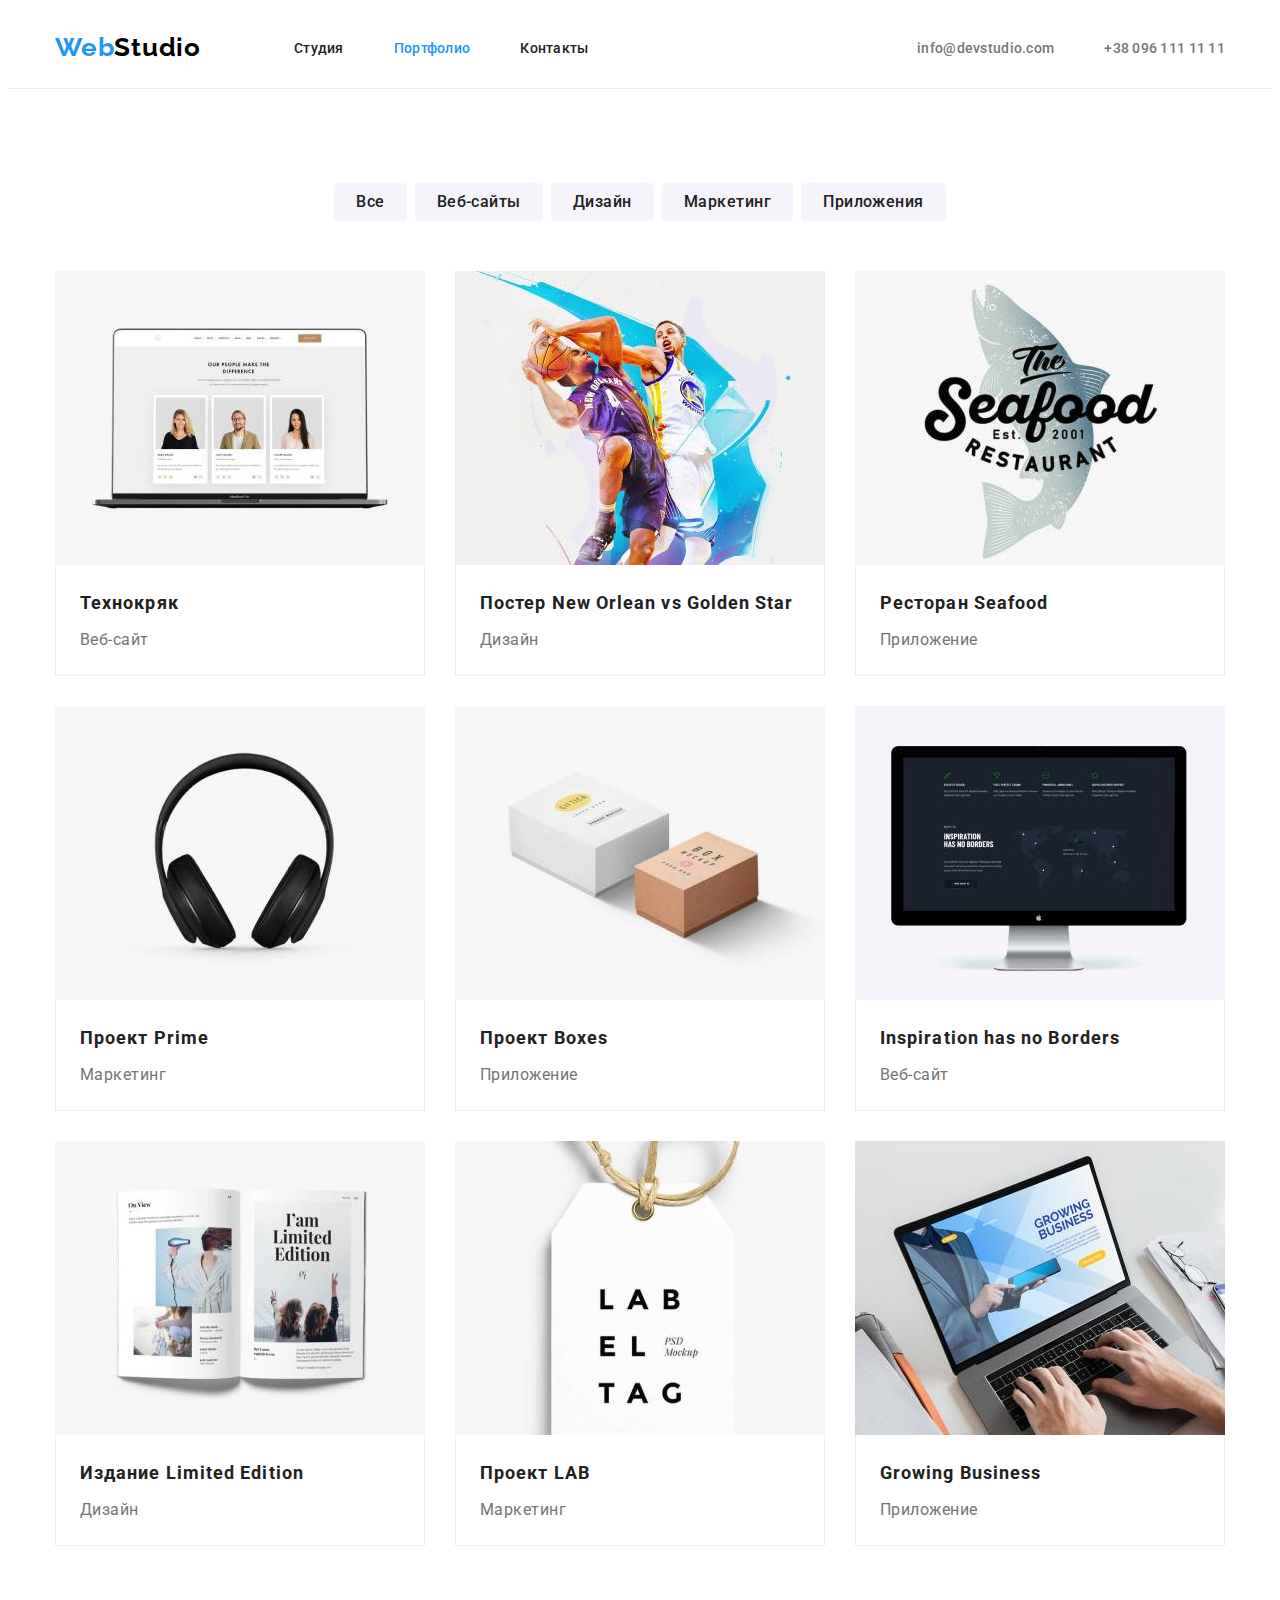
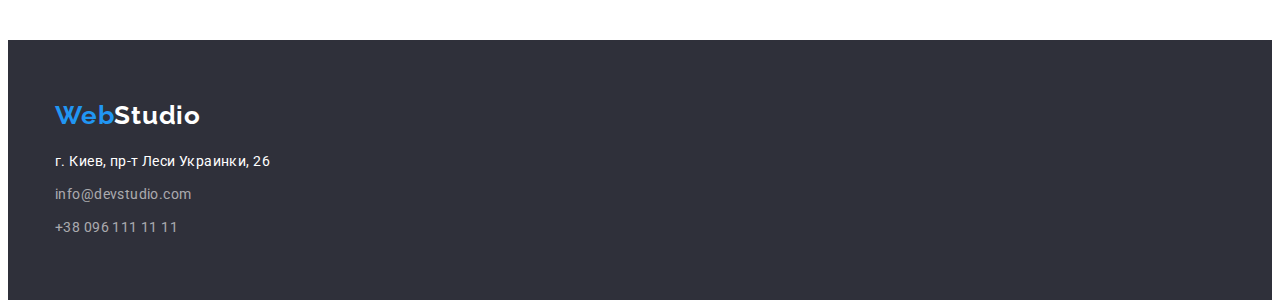
==== portfolio.html @ a12cbd20 "h4-1" ====
<!DOCTYPE html>
<html lang="ru">
<head>
    <meta charset="UTF-8">
    <meta http-equiv="X-UA-Compatible" content="IE=edge">
    <meta name="viewport" content="width=device-width, initial-scale=1.0">
    <title>Портфолио</title>
    <link rel="preconnect" href="https://fonts.googleapis.com">
    <link rel="preconnect" href="https://fonts.gstatic.com" crossorigin>
    <link href="https://fonts.googleapis.com/css2?family=Raleway:wght@700&family=Roboto:wght@400;500;700;900&display=swap"
        rel="stylesheet">
    <link rel="stylesheet" href="https://cdnjs.cloudflare.com/ajax/libs/modern-normalize/1.1.0/modern-normalize.min.css"
        integrity="sha512-wpPYUAdjBVSE4KJnH1VR1HeZfpl1ub8YT/NKx4PuQ5NmX2tKuGu6U/JRp5y+Y8XG2tV+wKQpNHVUX03MfMFn9Q=="
        crossorigin="anonymous" referrerpolicy="no-referrer" />
    <link rel="stylesheet" href="./css/styles.css" />
    
</head>

    <body>
        <header class="menu-header">
            <div class="container header-container">
                <nav class="header-nav">
                    <a class="logo-header link" href="./index.html" lang="en">
                        <span class="logo-accent">Web</span>Studio
                    </a>
                    <ul class="menu-list list">
                        <li class="menu-item"><a class="menu-link link" href="./index.html">Студия</a>
                        </li>
                        <li class="menu-item"><a class="menu-link link current" href="./portfolio.html">Портфолио</a>
                        </li>
                        <li class="menu-item"><a class="menu-link link" href="">Контакты</a>
                        </li>
                    </ul>
                </nav>
                <div class="header-connect">
                    <ul class="header-contacts list">
                        <li class="header-contacts-item">
                            <a class="header-contact-mail link" href="mailto:info@devstudio.com">info@devstudio.com</a>
                        </li>
                        <li class="header-contacts-item">
                            <a class="header-contact-tel link" href="tel:+380961111111">+38 096 111 11 11</a>
                        </li>
                    </ul>
                </div>
            </div>
        </header>

        <main>
            <section class="section">
                <div class="container">
                    <h1 class="visually-hidden section-title">Наши работы</h1>
                        <ul class="filter-button-list list">
                            <li class="filter-button-item"><button class="filter-button btn" type="button">Все</button></li>
                            <li class="filter-button-item"><button class="filter-button btn" type="button">Веб-сайты</button></li>
                            <li class="filter-button-item"><button class="filter-button btn" type="button">Дизайн</button></li>
                            <li class="filter-button-item"><button class="filter-button btn" type="button">Маркетинг</button></li>
                            <li class="filter-button-item"><button class="filter-button btn" type="button">Приложения</button></li>
                        </ul>                   
                        <ul class="filter-cards-list list">
                            <li class="filter-cards-item">
                                <img src="./images/tehnokryak.jpg" alt="технокряк" width="370">
                                <div class="filter-cards-item-description" >
                                    <h2 class="filter-title-text secondary-title" >Технокряк</h2>
                                    <p class="filter-text-description">Веб-сайт</p>
                                </div>
                            </li>
                            <li class="filter-cards-item">
                                <img src="./images/new-orlean.jpg" alt="постер нью орлеан против голден стар" width="370">
                                <div class="filter-cards-item-description" >
                                    <h2 class="filter-title-text secondary-title" >Постер <span lang="en">New Orlean vs Golden Star</span></h2>
                                    <p class="filter-text-description">Дизайн</p>
                                </div>
                            </li>
                            <li class="filter-cards-item">
                                <img src="./images/seafood.jpg" alt="ресторан сифуд" width="370">
                                <div class="filter-cards-item-description" >
                                    <h2 class="filter-title-text secondary-title" >Ресторан <span lang="en">Seafood</span></h2>
                                    <p class="filter-text-description">Приложение</p>
                                </div>
                            </li>
                            <li class="filter-cards-item">
                                <img src="./images/prime.jpg" alt="проект прайм" width="370">
                                <div class="filter-cards-item-description" >
                                    <h2 class="filter-title-text secondary-title" >Проект <span lang="en">Prime</span></h2>
                                    <p class="filter-text-description">Маркетинг</p>
                                </div>
                            </li>
                            <li class="filter-cards-item">
                                <img src="./images/boxes.jpg" alt="проект боксез" width="370">
                                <div class="filter-cards-item-description" >
                                    <h2 class="filter-title-text secondary-title" >Проект <span lang="en">Boxes</span></h2>
                                    <p class="filter-text-description">Приложение</p>
                                </div>
                            </li>
                            <li class="filter-cards-item">
                                <img src="./images/inspiration.jpg" alt="веб-сайт инспирейшн" width="370">
                                <div class="filter-cards-item-description" >
                                    <h2 class="filter-title-text secondary-title"  lang="en">Inspiration has no Borders</h2>
                                    <p class="filter-text-description">Веб-сайт</p>
                                </div>
                            </li>
                            <li class="filter-cards-item">
                                <img src="./images/limited-edition.jpg" alt="издание лимитед эдишн" width="370">
                                <div class="filter-cards-item-description" >
                                    <h2 class="filter-title-text secondary-title" >Издание <span lang="en">Limited Edition</span></h2>
                                    <p class="filter-text-description">Дизайн</p>
                                </div>
                            </li>
                            <li class="filter-cards-item">
                                <img src="./images/lab.jpg" alt="проект лаб" width="370">
                                <div class="filter-cards-item-description" >
                                    <h2 class="filter-title-text secondary-title" >Проект <span lang="en">LAB</span></h2>
                                    <p class="filter-text-description">Маркетинг</p>
                                </div>
                            </li>
                            <li class="filter-cards-item">
                                <img src="./images/growing.jpg" alt="проект лаб" width="370">
                                <div class="filter-cards-item-description" >
                                    <h2 class="filter-title-text secondary-title"  lang="en">Growing Business</h2>
                                    <p class="filter-text-description">Приложение</p>
                                </div>
                            </li>
                        </ul>
                </div>
            </section>
        </main>
        <footer class="footer">
            <div class="container">
                <a class="logo-footer link" href="./index.html" lang="en">
                    <span class="logo-accent">Web</span>Studio
                </a>
                <address class="address">
                    <p class="address-text">г. Киев, пр-т Леси Украинки, 26</p>
                    <ul class="footer-contacts list">
                        <li class="footer-contact-item">
                            <a class="footer-contact-mail link" href="mailto:info@devstudio.com">info@devstudio.com</a>
                        </li>
                        <li class="footer-contact-item">
                            <a class="footer-contact-tel link" href="tel:+380961111111">+38 096 111 11 11</a>
                        </li>
                    </ul>
                </address>
            </div>
        </footer>
    </body>
</html>
---- css/styles.css ----
:root {
 --logo-header-color:#000000;
 --logo-footer-color: #FFFFFF;
 --primary-text-color: #757575;
 --secondary-text-color: #FFFFFF;
 --active-text-color: #FFFFFF;
 --accent-color: #2196F3;
 --primary-title-hero-color: #FFFFFF;
 --secondary-title-color: #212121;
 --background-color: #2F303A;
 --button-hero-color: #2196F3;
 --button-hero-hover-color:#188CE8;
 --button-color: #F5F4FA;
 --button-active-color: #2196F3;
 --button-text-active-color: #FFFFFF;
 --footer-contact-color: rgba(255, 255, 255, 0.6);
 --border-header-color: #ECECEC;
 --section-color: #F5F4FA;
 --background-command-card-color: #FFFFFF;
}

html {
    box-sizing: border-box;
    scroll-behavior: smooth;
}

*,
*::after,
*::before {
    box-sizing: inherit;
}

p, h1, h2, h3, h4, h5,h6 {
    margin: 0;
}

img {
    display: block;
    max-width: 100%;
    height: auto;
}

ul {
    margin: 0;
    padding: 0;
}

body {
    font-family: 'Roboto', sans-serif;
    color: var(--primary-text-color);
}

.container {
    width: 1200px;
    padding-left: 15px;
    padding-right: 15px;
    margin-left: auto;
    margin-right: auto;
}

.list {
    list-style: none;
    padding: 0;
    margin: 0;
}

.link {
    text-decoration: none;
    color: inherit;
}

.btn {
    padding: 0;
    font-family: inherit;
    cursor: pointer;
    border-style: none;
    display: block;
}

.address {
    font-style: normal;
}

.secondary-title {
    color: var(--secondary-title-color);
}

.menu-list .menu-link.current {
    color: var(--accent-color);
}

.section {
    padding-top: 94px;
    padding-bottom: 94px;
}

/* ----------------------Header----------------------- */

.menu-header {
    padding-top: 24px;
    padding-bottom: 25px;
    border-bottom: 1px solid var(--border-header-color);
;
    }

.header-container {
    display: flex;
    align-items: center;
}

.header-nav {
    display: flex;
    align-items: center;
}

.menu-list {
    display: flex;
}

.header-connect {
    display: flex;
    margin-left: auto;
}

.header-contacts {
    display: flex;
}

.logo-header {
    display: block;
    font-family: 'Raleway', sans-serif;
    font-weight: bold;
    font-size: 26px;
    line-height: 1.19;
    letter-spacing: 0.03em;
    margin-right: 93px;
    color: var(--logo-header-color);
}

.logo-header:focus,
.logo-header:hover {
    color: var(--logo-header-color);
}

.logo-accent {
    color: var(--accent-color);
}

.menu-item:not(:last-child) {
    margin-right: 50px;
}

.menu-link {
    font-weight: 500;
    font-size: 14px;
    line-height: 1.14;
    letter-spacing: 0.02em;
    color: var(--secondary-title-color);
}

.menu-link:hover,
.menu-link:focus {
    color: var(--accent-color);
}

.header-contact-mail,
.header-contact-tel {
    font-weight: 500;
    font-size: 14px;
    line-height: 1.14px;
    letter-spacing: 0.02em;
    color: var(--primary-text-color);
}

.header-contact-mail:hover,
.header-contact-mail:focus {
    color: var(--accent-color);
}

.header-contact-tel:hover,
.header-contact-tel:focus {
    color: var(--accent-color);
}

.header-contacts-item:not(:first-child) {
    margin-left: 50px;
}


/* ------------------Hero-------------------- */
.section-hero {
    background-color: var(--background-color);
    padding-top: 200px;
    padding-bottom: 200px;
}

.hero-container {
    text-align: center;
}

.hero-title {
    width: 696px;
    margin-right: auto;
    margin-left: auto;
    margin-bottom: 30px;
    font-weight: 900;
    font-size: 44px;
    line-height: 1.36;
    text-align: center;
    letter-spacing: 0.06em;
    text-transform: uppercase;
    color: var(--primary-title-hero-color);
}

.btn-hero {
    display: block;
    margin: 0 auto;
    min-width: 200px;
    min-height: 50px;
    padding-top: 10px;
    padding-bottom: 10px;
    font-weight: 700;
    font-size: 16px;
    line-height: 1.87;
    text-align: center;
    letter-spacing: 0.06em;
    color: var(--button-text-active-color);
    background-color: var(--button-hero-color);
    border-radius: 4px;
}

.btn-hero:hover,
.btn-hero:focus {
    background-color: var(--button-hero-hover-color);
}

/*-----------------------Special--------------------*/

.section-title {
    font-weight: 700;
    font-size: 36px;
    line-height: 1.17;
    text-align: center;
    letter-spacing: 0.03em;
    color: var(--secondary-title-color);
    margin-bottom: 50px;
}

.visually-hidden {
    position: absolute;
    clip: rect(0 0 0 0);
    width: 1px;
    height: 1px;
    margin: -1px;
}

.list-special {
    display: flex;
}

.list-special-text {
    width: 270px;
}

.list-special-text:not(:last-child) {
    margin-right: 30px;
}

.secondary-title {
    font-weight: bold;
    color: var(--secondary-title-color)
}

.secondary-title-special {
    font-weight: 700;
    font-size: 14px;
    line-height: 1.4;
    letter-spacing: 0.03em;
    text-transform: uppercase;
    margin-bottom: 10px;
}

.special-text-description {
    font-size: 14px;
    line-height: 1.71;
    letter-spacing: 0.03em;
}

/*-----------------------Works--------------------*/

.section-works {
    padding-top: 0;
}

.list-works {
    display: flex;
    flex-wrap: wrap;
    margin-left: -30px;
    margin-bottom: -30px;

}

.list-works-item{
    width: calc((100% - 30px*3) / 3);
    margin-left: 30px;
    margin-bottom: 30px;
}

/*-----------------------Command--------------------*/

.section-command {
    background-color: var(--section-color);
}

.list-command {
    display: flex;
    flex-wrap: wrap;
    margin-left: -30px;
    margin-bottom: -30px;
}

.list-command-card {
    width: calc((100% - 30px*4) / 4);
    margin-left: 30px;
    margin-bottom: 30px;
}

.list-command-card {
    background-color: var(--background-command-card-color);
    border-radius: 0 0 4px 4px;
}

.list-command-card-description {
    padding-top: 30px;
    padding-bottom: 30px;
}

.secondary-title-command {
    margin-bottom: 10px;
    font-weight: 500;
    font-size: 16px;
    line-height: 1.19;
    text-align: center;
    letter-spacing: 0.03em;
    }

.text-description-command {
    font-size: 16px;
    line-height: 1.19;
    text-align: center;
    letter-spacing: 0.03em;
    }
/*-----------------Portfolio-------------*/

.filter-button-list {
    display: flex;
    align-items: center;
    justify-content: center;
    margin-bottom: 50px;
}

.filter-button {
    padding: 6px 22px;    
    font-weight: 500;
    font-size: 16px;
    line-height: 1.62;
    text-align: center;
    letter-spacing: 0.03em;
    background-color: var(--button-color);
    color: var(--secondary-title-color);
    border-radius: 4px;
}

.filter-button-item:not(:last-child) {
    margin-right: 8px;
}
.filter-button:hover,
.filter-button:focus {
    background-color: var(--button-active-color);
    color: var(--button-text-active-color);
}

.filter-cards-list {
    display: flex;
    flex-wrap: wrap;
    margin-left: -30px;
    margin-bottom: -30px;
}

.filter-cards-item {
    width: calc((100% - 30px*3) / 3);
    margin-left: 30px;
    margin-bottom: 30px;
    background-color: var(--background-command-card-color);
}

.filter-cards-item-description {
    padding: 20px 0 20px 24px;
    border-right: 1px solid #EEEEEE;
    border-bottom: 1px solid #EEEEEE;
    border-left: 1px solid #EEEEEE;
}

.filter-title-text {
    margin-bottom: 4px;
    font-weight: 700;
    font-size: 18px;
    line-height: 2;
    letter-spacing: 0.06em;
}

.filter-text-description {
    font-size: 16px;
    line-height: 1.87;
    letter-spacing: 0.03em;
}

/*-----------------------Footer--------------------*/
.footer {
    background-color: var(--background-color);
    padding-top: 60px;
    padding-bottom: 60px;
}

.logo-footer {
    display: inline-block;
    margin-bottom: 20px;
    font-family: 'Raleway';
    font-weight: 700;
    font-size: 26px;
    line-height: 1.19;
    letter-spacing: 0.03em;
    color: var(--logo-footer-color);
}

.address-text {
    margin-bottom: 9px;
    font-size: 14px;
    line-height: 1.71;
    letter-spacing: 0.03em;
    color: var(--secondary-text-color);
}

.footer-contact-item:not(:last-child) {
    margin-bottom: 9px;
}

.footer-contact-mail {
    font-size: 14px;
    line-height: 1.71;
    letter-spacing: 0.03em;
    color: var(--footer-contact-color);
}

.footer-contact-tel {
    font-size: 14px;
    line-height: 1.71;
    letter-spacing: 0.03em;
    color: var(--footer-contact-color);
}
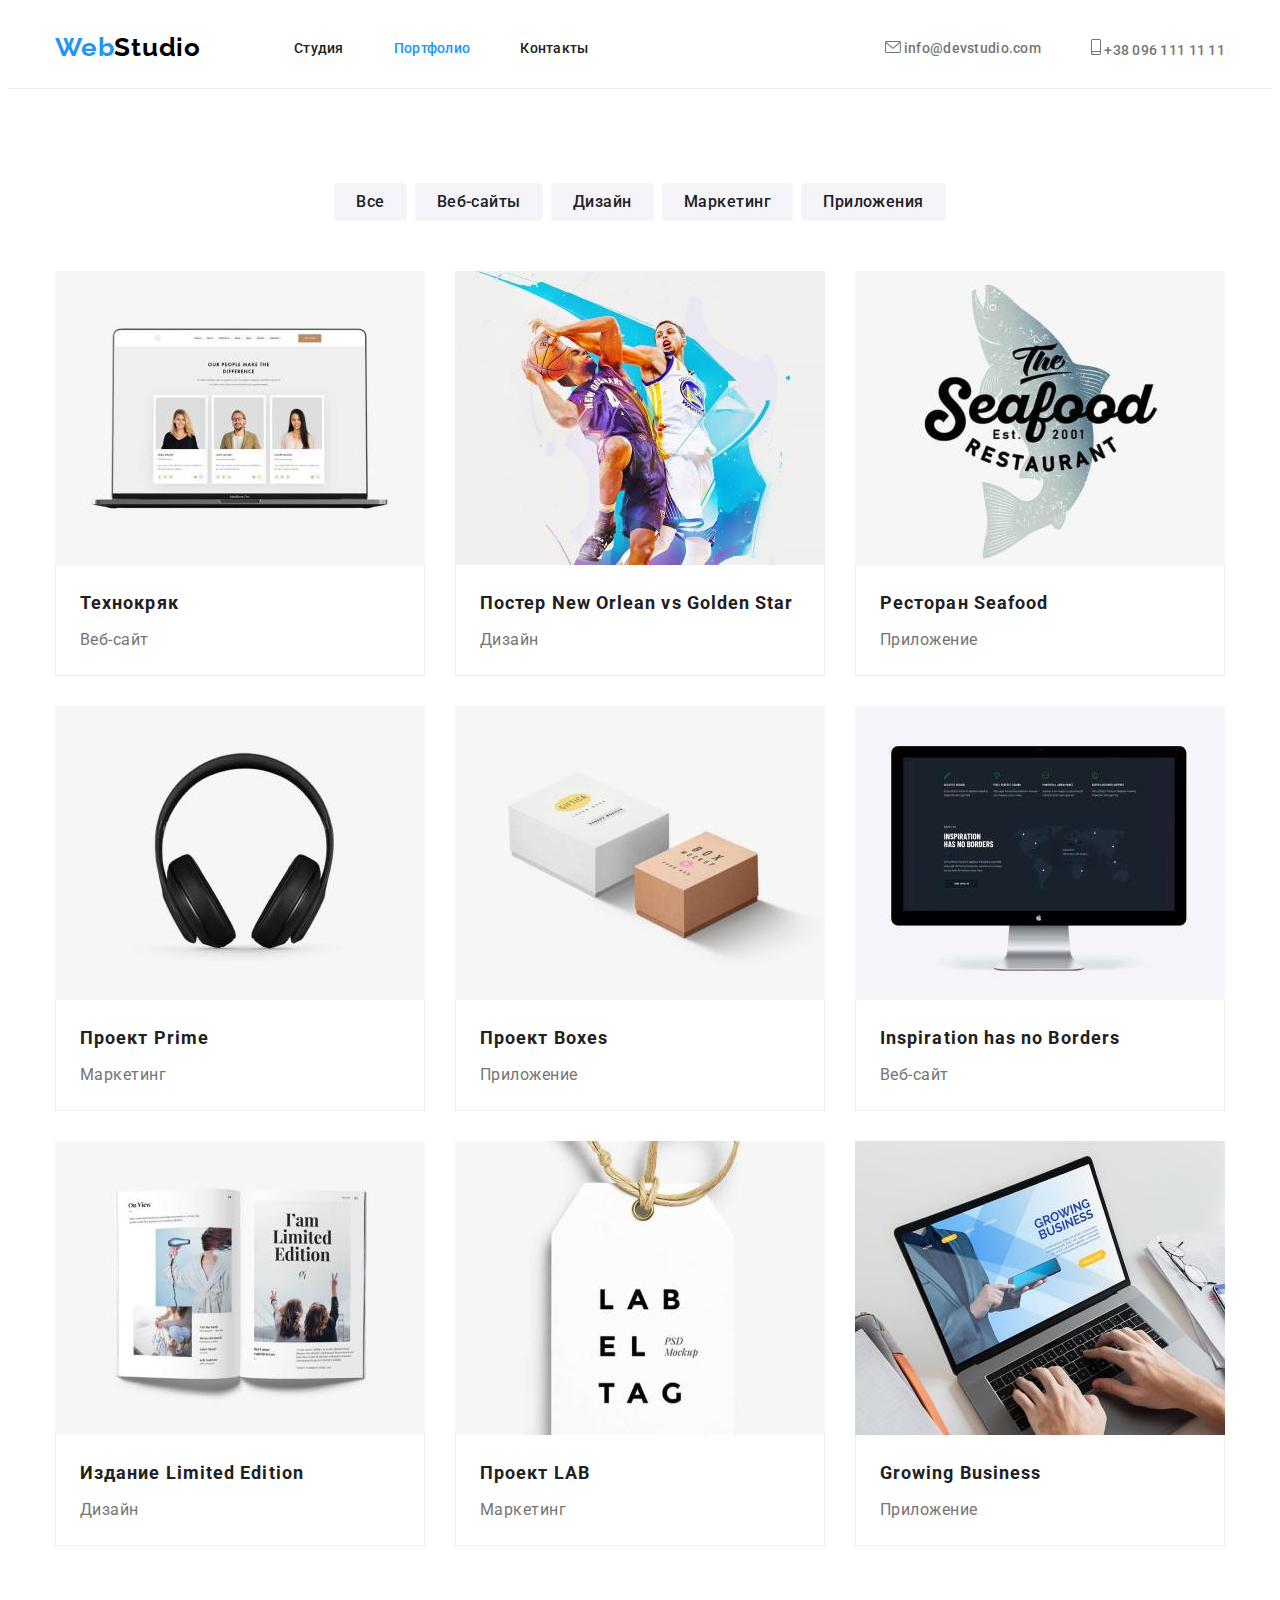
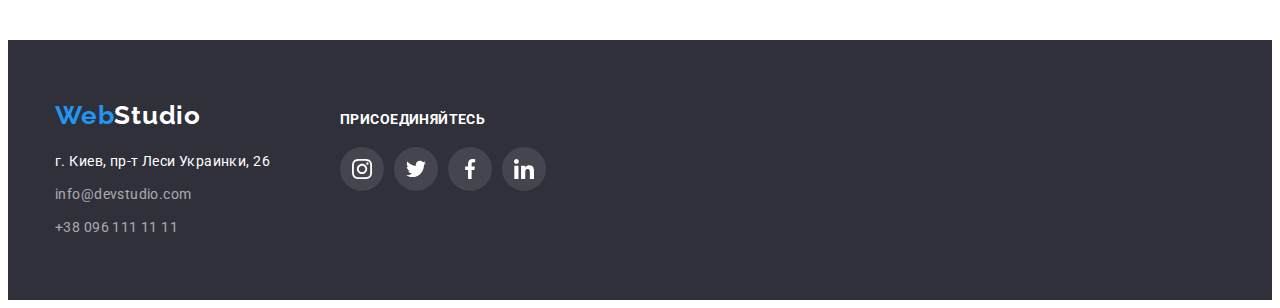
==== commit 514a2211: "h4-5" ====
--- a/portfolio.html
+++ b/portfolio.html
@@ -35,10 +35,18 @@
                 <div class="header-connect">
                     <ul class="header-contacts list">
                         <li class="header-contacts-item">
-                            <a class="header-contact-mail link" href="mailto:info@devstudio.com">info@devstudio.com</a>
+                            <a class="header-contact-mail link" href="mailto:info@devstudio.com">
+                                <svg class="contact-mail">
+                                    <use href="./images/sprite.svg#icon-envelope"></use>
+                                </svg>
+                                info@devstudio.com</a>
                         </li>
                         <li class="header-contacts-item">
-                            <a class="header-contact-tel link" href="tel:+380961111111">+38 096 111 11 11</a>
+                            <a class="header-contact-tel link" href="tel:+380961111111">
+                                <svg class="contact-tel">
+                                    <use href="./images/sprite.svg#icon-smartphone"></use>
+                                </svg>
+                                +38 096 111 11 11</a>
                         </li>
                     </ul>
                 </div>
@@ -58,88 +66,141 @@
                         </ul>                   
                         <ul class="filter-cards-list list">
                             <li class="filter-cards-item">
-                                <img src="./images/tehnokryak.jpg" alt="технокряк" width="370">
-                                <div class="filter-cards-item-description" >
-                                    <h2 class="filter-title-text secondary-title" >Технокряк</h2>
-                                    <p class="filter-text-description">Веб-сайт</p>
-                                </div>
-                            </li>
-                            <li class="filter-cards-item">
+                                <a href="" class="filter-cards-item-link link">
+                                    <img src="./images/tehnokryak.jpg" alt="технокряк" width="370">
+                                    <div class="filter-cards-item-description" >
+                                        <h2 class="filter-title-text secondary-title" >Технокряк</h2>
+                                        <p class="filter-text-description">Веб-сайт</p>
+                                    </div>
+                                </a>
+                            </li>
+                            <li class="filter-cards-item">
+                                <a href="" class="filter-cards-item-link link">
                                 <img src="./images/new-orlean.jpg" alt="постер нью орлеан против голден стар" width="370">
                                 <div class="filter-cards-item-description" >
                                     <h2 class="filter-title-text secondary-title" >Постер <span lang="en">New Orlean vs Golden Star</span></h2>
                                     <p class="filter-text-description">Дизайн</p>
                                 </div>
-                            </li>
-                            <li class="filter-cards-item">
+                                </a>
+                            </li>
+                            <li class="filter-cards-item">
+                                <a href="" class="filter-cards-item-link link">
                                 <img src="./images/seafood.jpg" alt="ресторан сифуд" width="370">
                                 <div class="filter-cards-item-description" >
                                     <h2 class="filter-title-text secondary-title" >Ресторан <span lang="en">Seafood</span></h2>
                                     <p class="filter-text-description">Приложение</p>
                                 </div>
-                            </li>
-                            <li class="filter-cards-item">
+                                </a>
+                            </li>
+                            <li class="filter-cards-item">
+                                <a href="" class="filter-cards-item-link link">
                                 <img src="./images/prime.jpg" alt="проект прайм" width="370">
                                 <div class="filter-cards-item-description" >
                                     <h2 class="filter-title-text secondary-title" >Проект <span lang="en">Prime</span></h2>
                                     <p class="filter-text-description">Маркетинг</p>
                                 </div>
-                            </li>
-                            <li class="filter-cards-item">
+                                </a>
+                            </li>
+                            <li class="filter-cards-item">
+                                <a href="" class="filter-cards-item-link link">
                                 <img src="./images/boxes.jpg" alt="проект боксез" width="370">
                                 <div class="filter-cards-item-description" >
                                     <h2 class="filter-title-text secondary-title" >Проект <span lang="en">Boxes</span></h2>
                                     <p class="filter-text-description">Приложение</p>
                                 </div>
-                            </li>
-                            <li class="filter-cards-item">
+                                </a>
+                            </li>
+                            <li class="filter-cards-item">
+                                <a href="" class="filter-cards-item-link link">
                                 <img src="./images/inspiration.jpg" alt="веб-сайт инспирейшн" width="370">
                                 <div class="filter-cards-item-description" >
                                     <h2 class="filter-title-text secondary-title"  lang="en">Inspiration has no Borders</h2>
                                     <p class="filter-text-description">Веб-сайт</p>
                                 </div>
-                            </li>
-                            <li class="filter-cards-item">
+                                </a>
+                            </li>
+                            <li class="filter-cards-item">
+                                <a href="" class="filter-cards-item-link link">
                                 <img src="./images/limited-edition.jpg" alt="издание лимитед эдишн" width="370">
                                 <div class="filter-cards-item-description" >
                                     <h2 class="filter-title-text secondary-title" >Издание <span lang="en">Limited Edition</span></h2>
                                     <p class="filter-text-description">Дизайн</p>
                                 </div>
-                            </li>
-                            <li class="filter-cards-item">
+                                </a>
+                            </li>
+                            <li class="filter-cards-item">
+                                <a href="" class="filter-cards-item-link link">
                                 <img src="./images/lab.jpg" alt="проект лаб" width="370">
                                 <div class="filter-cards-item-description" >
                                     <h2 class="filter-title-text secondary-title" >Проект <span lang="en">LAB</span></h2>
                                     <p class="filter-text-description">Маркетинг</p>
                                 </div>
-                            </li>
-                            <li class="filter-cards-item">
+                                </a>
+                            </li>
+                            <li class="filter-cards-item">
+                                <a href="" class="filter-cards-item-link link">
                                 <img src="./images/growing.jpg" alt="проект лаб" width="370">
                                 <div class="filter-cards-item-description" >
                                     <h2 class="filter-title-text secondary-title"  lang="en">Growing Business</h2>
                                     <p class="filter-text-description">Приложение</p>
                                 </div>
+                                </a>
                             </li>
                         </ul>
                 </div>
             </section>
         </main>
         <footer class="footer">
-            <div class="container">
-                <a class="logo-footer link" href="./index.html" lang="en">
-                    <span class="logo-accent">Web</span>Studio
-                </a>
-                <address class="address">
-                    <p class="address-text">г. Киев, пр-т Леси Украинки, 26</p>
-                    <ul class="footer-contacts list">
-                        <li class="footer-contact-item">
-                            <a class="footer-contact-mail link" href="mailto:info@devstudio.com">info@devstudio.com</a>
-                        </li>
-                        <li class="footer-contact-item">
-                            <a class="footer-contact-tel link" href="tel:+380961111111">+38 096 111 11 11</a>
+            <div class="container footer-container">
+                <div class="footer-left">
+                    <a class="logo-footer link" href="./index.html" lang="en">
+                        <span class="logo-accent">Web</span>Studio
+                    </a>
+                    <address class="address">
+                        <p class="address-text">г. Киев, пр-т Леси Украинки, 26</p>
+                        <ul class="footer-contacts list">
+                            <li class="footer-contact-item">
+                                <a class="footer-contact-mail link" href="mailto:info@devstudio.com">info@devstudio.com</a>
+                            </li>
+                            <li class="footer-contact-item">
+                                <a class="footer-contact-tel link" href="tel:+380961111111">+38 096 111 11 11</a>
+                            </li>
+                        </ul>
+                    </address>
+                </div>
+                <div class="footer-right">
+                    <h2 class="social-title">Присоединяйтесь</h2>
+                    <ul class="command-social social-list list">
+                        <li class="social-item">
+                            <a href="" class="social-link social-link-footer">
+                                <svg class="social-icon social-icon-footer">
+                                    <use href="./images/sprite.svg#icon-instagram"></use>
+                                </svg>
+                            </a>
+                        </li>
+                        <li class="social-item">
+                            <a href="" class="social-link social-link-footer">
+                                <svg class="social-icon social-icon-footer">
+                                    <use href="./images/sprite.svg#icon-twitter"></use>
+                                </svg>
+                            </a>
+                        </li>
+                        <li class="social-item">
+                            <a href="" class="social-link social-link-footer">
+                                <svg class="social-icon social-icon-footer">
+                                    <use href="./images/sprite.svg#icon-facebook"></use>
+                                </svg>
+                            </a>
+                        </li>
+                        <li class="social-item">
+                            <a href="" class="social-link social-link-footer">
+                                <svg class="social-icon social-icon-footer">
+                                    <use href="./images/sprite.svg#icon-linkedin"></use>
+                                </svg>
+                            </a>
                         </li>
                     </ul>
-                </address>
+                </div>
             </div>
         </footer>
     </body>
--- a/css/styles.css
+++ b/css/styles.css
@@ -7,7 +7,8 @@
  --accent-color: #2196F3;
  --primary-title-hero-color: #FFFFFF;
  --secondary-title-color: #212121;
- --background-color: #2F303A;
+ --background-hero-color: #C4C4C4;
+ --background-footer-color: #2F303A;
  --button-hero-color: #2196F3;
  --button-hero-hover-color:#188CE8;
  --button-color: #F5F4FA;
@@ -17,6 +18,11 @@
  --border-header-color: #ECECEC;
  --section-color: #F5F4FA;
  --background-command-card-color: #FFFFFF;
+ --background-command-icon-color: #FFFFFF;
+ --icon-color: #AFB1B8;
+ --icon-color-light: #FFFFFF;
+ --backgroud-icon-special: #F5F4FA;
+ --special-icon-color: #212121;
 }
 
 html {
@@ -117,15 +123,6 @@
     display: flex;
 }
 
-.header-connect {
-    display: flex;
-    margin-left: auto;
-}
-
-.header-contacts {
-    display: flex;
-}
-
 .logo-header {
     display: block;
     font-family: 'Raleway', sans-serif;
@@ -163,13 +160,44 @@
     color: var(--accent-color);
 }
 
+.header-connect {
+    display: flex;
+    margin-left: auto;
+    }
+
+.header-contacts {
+    display: flex;
+    align-items: center;
+    justify-content: center
+}
+
 .header-contact-mail,
 .header-contact-tel {
+    display: block;
     font-weight: 500;
     font-size: 14px;
     line-height: 1.14px;
     letter-spacing: 0.02em;
     color: var(--primary-text-color);
+    align-items: center;
+    justify-content: center
+}
+
+.contact-mail {
+    width: 16px;
+    height: 12px;
+    fill: var(--primary-text-color);
+}
+
+.contact-tel {
+    width: 10px;
+    height: 16px;
+    fill: var(--primary-text-color);
+}
+
+.header-contact-mail:hover .contact-mail,
+.header-contact-mail:focus .contact-mail {
+    fill: var(--accent-color);
 }
 
 .header-contact-mail:hover,
@@ -182,6 +210,13 @@
     color: var(--accent-color);
 }
 
+.header-contact-tel:hover .contact-tel,
+.header-contact-tel:focus .contact-tel {
+    fill: var(--accent-color);
+}
+
+
+
 .header-contacts-item:not(:first-child) {
     margin-left: 50px;
 }
@@ -189,14 +224,24 @@
 
 /* ------------------Hero-------------------- */
 .section-hero {
-    background-color: var(--background-color);
+    background-color: var(--background-hero-color);
     padding-top: 200px;
     padding-bottom: 200px;
+    background-image: linear-gradient(to right, 
+        rgba(47, 48, 58, 0.4), 
+        rgba(47, 48, 58, 0.4) 
+        ),
+    url(../images/bg-hero.jpg);
+    background-repeat: no-repeat;
+    background-size: cover;
+    background-position: center;
+    max-width: 1600px;
+    margin: 0 auto;
 }
 
 .hero-container {
     text-align: center;
-}
+    }
 
 .hero-title {
     width: 696px;
@@ -262,6 +307,22 @@
     width: 270px;
 }
 
+.special-icon-container {
+    height: 120px;
+    background-color: var(--backgroud-icon-special);
+    border-radius: 4px;
+    margin-bottom: 30px;
+    display: flex;
+    align-items: center;
+    justify-content: center;
+}
+
+.special-icon {
+    width: 70px;
+    height: 70px;
+    fill: var(--special-icon-color);
+}
+
 .list-special-text:not(:last-child) {
     margin-right: 30px;
 }
@@ -328,6 +389,9 @@
 .list-command-card {
     background-color: var(--background-command-card-color);
     border-radius: 0 0 4px 4px;
+    box-shadow: 0px 1px 3px rgba(0, 0, 0, 0.12), 
+    0px 1px 1px rgba(0, 0, 0, 0.14), 
+    0px 2px 1px rgba(0, 0, 0, 0.2);
 }
 
 .list-command-card-description {
@@ -349,7 +413,96 @@
     line-height: 1.19;
     text-align: center;
     letter-spacing: 0.03em;
+    margin-bottom: 16px;
     }
+
+.social-list {
+    display: flex;
+    justify-content: center;
+}
+
+.social-item {
+    width: 44px;
+    height: 44px;
+    margin-right: 10px;
+}
+
+.social-item:last-child {
+    margin-right: 0;
+}
+
+.social-icon {
+    width: 20px;
+    height: 20px;
+    fill: var(--icon-color);
+}
+
+.social-link {
+    width: 100%;
+    height: 100%;
+    background-color: var(--background-command-icon-color);
+    border-radius: 50%;
+    display: flex;
+    align-items: center;
+    justify-content: center;
+}
+
+.social-link:hover .social-icon,
+.social-link:focus .social-icon {
+    fill: var(--icon-color-light);
+}
+
+.social-link:hover,
+.social-link:focus {
+    background-color: var(--accent-color);
+}
+
+/*-----------------Clients-------------*/
+
+.list-clients {
+    display: flex;
+}
+
+.list-clients-logo {
+    width: 170px;
+    height: 92px;
+    border: 1px solid var(--icon-color);
+    box-sizing: border-box;
+    border-radius: 4px;
+    display: flex;
+    align-items: center;
+    justify-content: center;
+}
+
+.list-clients-logo:hover,
+.list-clients-logo:focus {
+    border: 1px solid var(--accent-color);
+}
+
+.list-clients-logo:hover .clients-logo-icon,
+.list-clients-logo:focus .clients-logo-icon {
+    fill: var(--accent-color);
+}
+
+.clients-logo-icon {
+    width: 106px;
+    height: 60px;
+    fill: var(--icon-color);
+}
+
+.list-clients {
+    display: flex;
+    flex-wrap: wrap;
+    margin-left: -30px;
+    margin-bottom: -30px;
+}
+
+.list-clients-logo {
+    width: calc((100% - 30px*6) / 6);
+    margin-left: 30px;
+    margin-bottom: 30px;
+}
+
 /*-----------------Portfolio-------------*/
 
 .filter-button-list {
@@ -378,6 +531,9 @@
 .filter-button:focus {
     background-color: var(--button-active-color);
     color: var(--button-text-active-color);
+    box-shadow: 0px 3px 1px rgba(0, 0, 0, 0.1), 
+    0px 1px 2px rgba(0, 0, 0, 0.08), 
+    0px 2px 2px rgba(0, 0, 0, 0.12);
 }
 
 .filter-cards-list {
@@ -392,7 +548,17 @@
     margin-left: 30px;
     margin-bottom: 30px;
     background-color: var(--background-command-card-color);
-}
+    }
+
+.filter-cards-item-link {
+    display: block;
+}
+
+.filter-cards-item-link:focus,
+.filter-cards-item-link:hover {
+    box-shadow: 0px 4px 4px rgba(0, 0, 0, 0.25);
+}
+
 
 .filter-cards-item-description {
     padding: 20px 0 20px 24px;
@@ -417,9 +583,22 @@
 
 /*-----------------------Footer--------------------*/
 .footer {
-    background-color: var(--background-color);
+    background-color: var(--background-footer-color);
     padding-top: 60px;
     padding-bottom: 60px;
+}
+
+.footer-container {
+    display: flex;
+    align-items: baseline;
+}
+
+.footer-left {
+    margin-right: 70px;
+}
+
+.footer-right {
+    align-items: baseline;
 }
 
 .logo-footer {
@@ -457,4 +636,32 @@
     line-height: 1.71;
     letter-spacing: 0.03em;
     color: var(--footer-contact-color);
-}+}
+
+.social-title {
+    font-weight: bold;
+    font-size: 14px;
+    line-height: 1.14;
+    letter-spacing: 0.03em;
+    text-transform: uppercase;
+    color: var(--active-text-color);
+    margin-bottom: 20px;
+}
+
+.social-link-footer {
+    background-color: rgba(255, 255, 255, 0.1);
+}
+
+.social-icon-footer {
+    fill: var(--icon-color-light);
+}
+
+.social-link-footer:hover .social-icon-footer,
+.social-link-footer:focus .social-icon-footer {
+    fill: var(--icon-color-light);
+}
+
+.social-link-footer:hover,
+.social-link-footer:focus {
+    background-color: var(--accent-color);
+}
